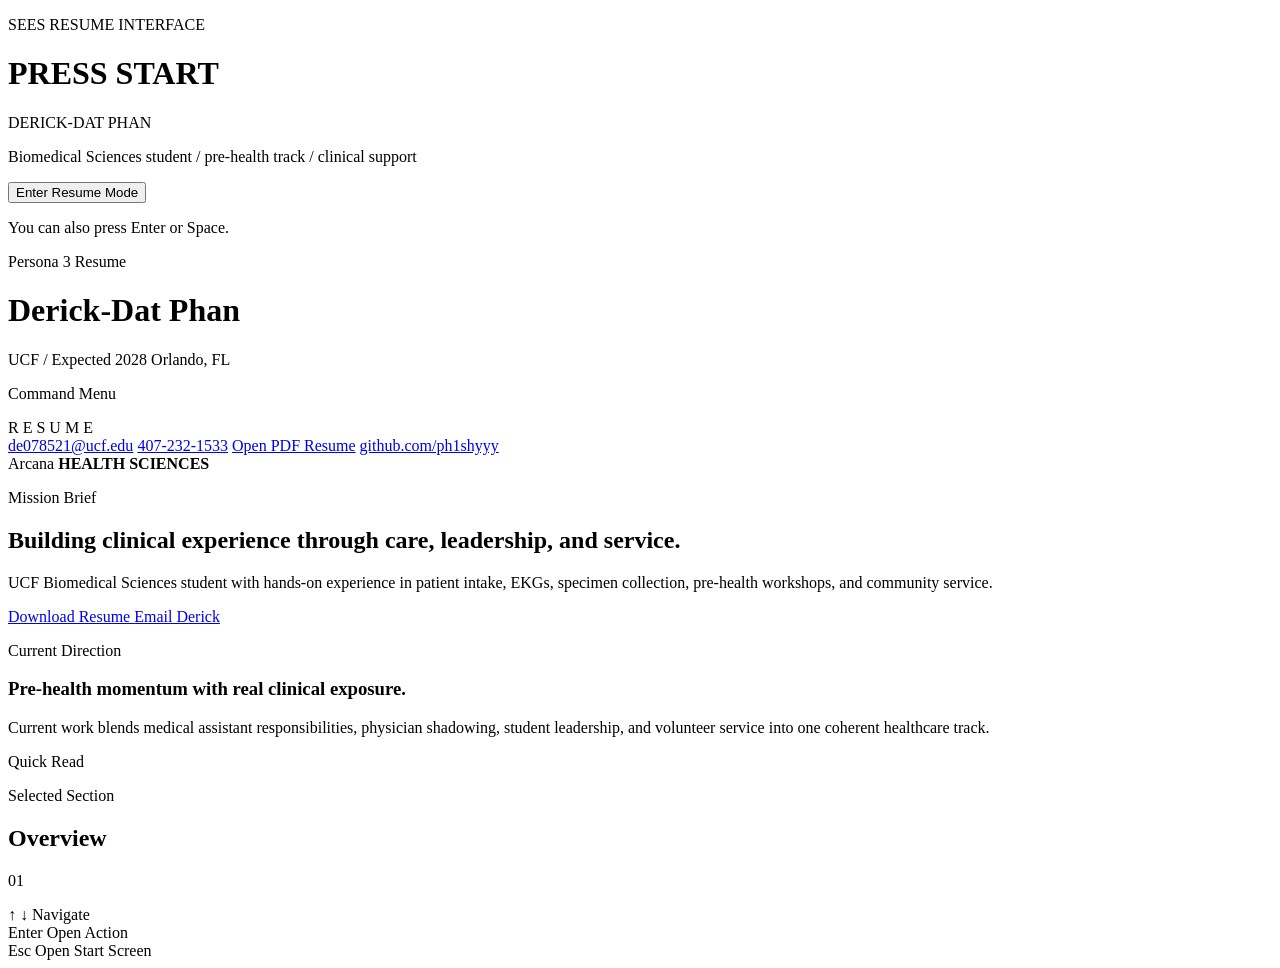
==== index.html @ e2682192 "Add site entrypoint to Persona3 repo" ====
<!doctype html>
<html lang="en">
  <head>
    <meta charset="UTF-8" />
    <meta name="viewport" content="width=device-width, initial-scale=1.0" />
    <meta
      name="description"
      content="Persona-inspired interactive resume for Derick-Dat Phan, a Biomedical Sciences student at the University of Central Florida."
    />
    <title>Persona 3 Resume | Derick-Dat Phan</title>
    <link rel="preconnect" href="https://fonts.googleapis.com" />
    <link rel="preconnect" href="https://fonts.gstatic.com" crossorigin />
    <link
      href="https://fonts.googleapis.com/css2?family=Anton&family=Bebas+Neue&family=Barlow+Condensed:wght@400;500;600;700&display=swap"
      rel="stylesheet"
    />
    <link rel="stylesheet" href="./styles.css" />
  </head>
  <body>
    <div class="scanlines" aria-hidden="true"></div>
    <div class="background-aura" aria-hidden="true">
      <span class="aura aura-one"></span>
      <span class="aura aura-two"></span>
      <span class="aura aura-three"></span>
      <span class="diagonal diagonal-one"></span>
      <span class="diagonal diagonal-two"></span>
    </div>

    <div class="start-overlay" id="startOverlay" role="dialog" aria-label="Launch resume interface">
      <div class="start-card">
        <p class="start-system">SEES RESUME INTERFACE</p>
        <h1>PRESS START</h1>
        <p class="start-name">DERICK-DAT PHAN</p>
        <p class="start-subtitle">Biomedical Sciences student / pre-health track / clinical support</p>
        <button class="start-button" id="startButton" type="button">Enter Resume Mode</button>
        <p class="start-hint">You can also press Enter or Space.</p>
      </div>
    </div>

    <main class="app-shell" id="appShell">
      <header class="topbar">
        <div>
          <p class="topbar-kicker">Persona 3 Resume</p>
          <h1 class="topbar-title">Derick-Dat Phan</h1>
        </div>
        <div class="topbar-status">
          <span>UCF / Expected 2028</span>
          <span>Orlando, FL</span>
        </div>
      </header>

      <section class="layout">
        <aside class="menu-panel">
          <div class="menu-brand">
            <p class="menu-label">Command Menu</p>
            <div class="menu-wordmark" aria-label="Resume">
              <span>R</span>
              <span>E</span>
              <span>S</span>
              <span>U</span>
              <span>M</span>
              <span>E</span>
            </div>
          </div>

          <nav class="menu-list" id="menuList" aria-label="Resume sections"></nav>

          <div class="menu-footer">
            <a href="mailto:de078521@ucf.edu">de078521@ucf.edu</a>
            <a href="tel:+14072321533">407-232-1533</a>
            <a href="./Derick-Phan-Resume.pdf" target="_blank" rel="noreferrer">Open PDF Resume</a>
            <a href="https://github.com/ph1shyyy" target="_blank" rel="noreferrer">github.com/ph1shyyy</a>
          </div>
        </aside>

        <section class="hero-panel">
          <div class="hero-card">
            <div class="hero-rank">
              <span class="hero-rank-label">Arcana</span>
              <strong id="heroRank">HEALTH SCIENCES</strong>
            </div>
            <p class="hero-eyebrow" id="heroEyebrow">Mission Brief</p>
            <h2 class="hero-title" id="heroTitle">Building clinical experience through care, leadership, and service.</h2>
            <p class="hero-copy" id="heroCopy">
              UCF Biomedical Sciences student with hands-on experience in patient intake, EKGs, specimen collection,
              pre-health workshops, and community service.
            </p>
            <div class="hero-actions">
              <a class="action action-primary" href="./Derick-Phan-Resume.pdf" target="_blank" rel="noreferrer">
                Download Resume
              </a>
              <a class="action action-secondary" href="mailto:de078521@ucf.edu">Email Derick</a>
            </div>
            <div class="stat-grid" id="statGrid" aria-label="Key stats"></div>
          </div>

          <div class="hero-side">
            <article class="signal-card">
              <p class="signal-label">Current Direction</p>
              <h3>Pre-health momentum with real clinical exposure.</h3>
              <p>
                Current work blends medical assistant responsibilities, physician shadowing, student leadership, and
                volunteer service into one coherent healthcare track.
              </p>
            </article>

            <article class="signal-card alternate">
              <p class="signal-label">Quick Read</p>
              <ul class="signal-list" id="quickFacts"></ul>
            </article>
          </div>
        </section>

        <section class="detail-panel">
          <div class="detail-frame">
            <div class="detail-heading">
              <div>
                <p class="detail-kicker" id="detailKicker">Selected Section</p>
                <h2 class="detail-title" id="detailTitle">Overview</h2>
              </div>
              <div class="detail-index" id="detailIndex">01</div>
            </div>

            <p class="detail-summary" id="detailSummary"></p>

            <div class="detail-tags" id="detailTags"></div>

            <div class="detail-list" id="detailList"></div>
          </div>
        </section>
      </section>

      <footer class="hud">
        <div class="hud-group">
          <span class="hud-key">↑ ↓</span>
          <span>Navigate</span>
        </div>
        <div class="hud-group">
          <span class="hud-key">Enter</span>
          <span>Open Action</span>
        </div>
        <div class="hud-group">
          <span class="hud-key">Esc</span>
          <span>Open Start Screen</span>
        </div>
      </footer>
    </main>

    <script src="./script.js"></script>
  </body>
</html>
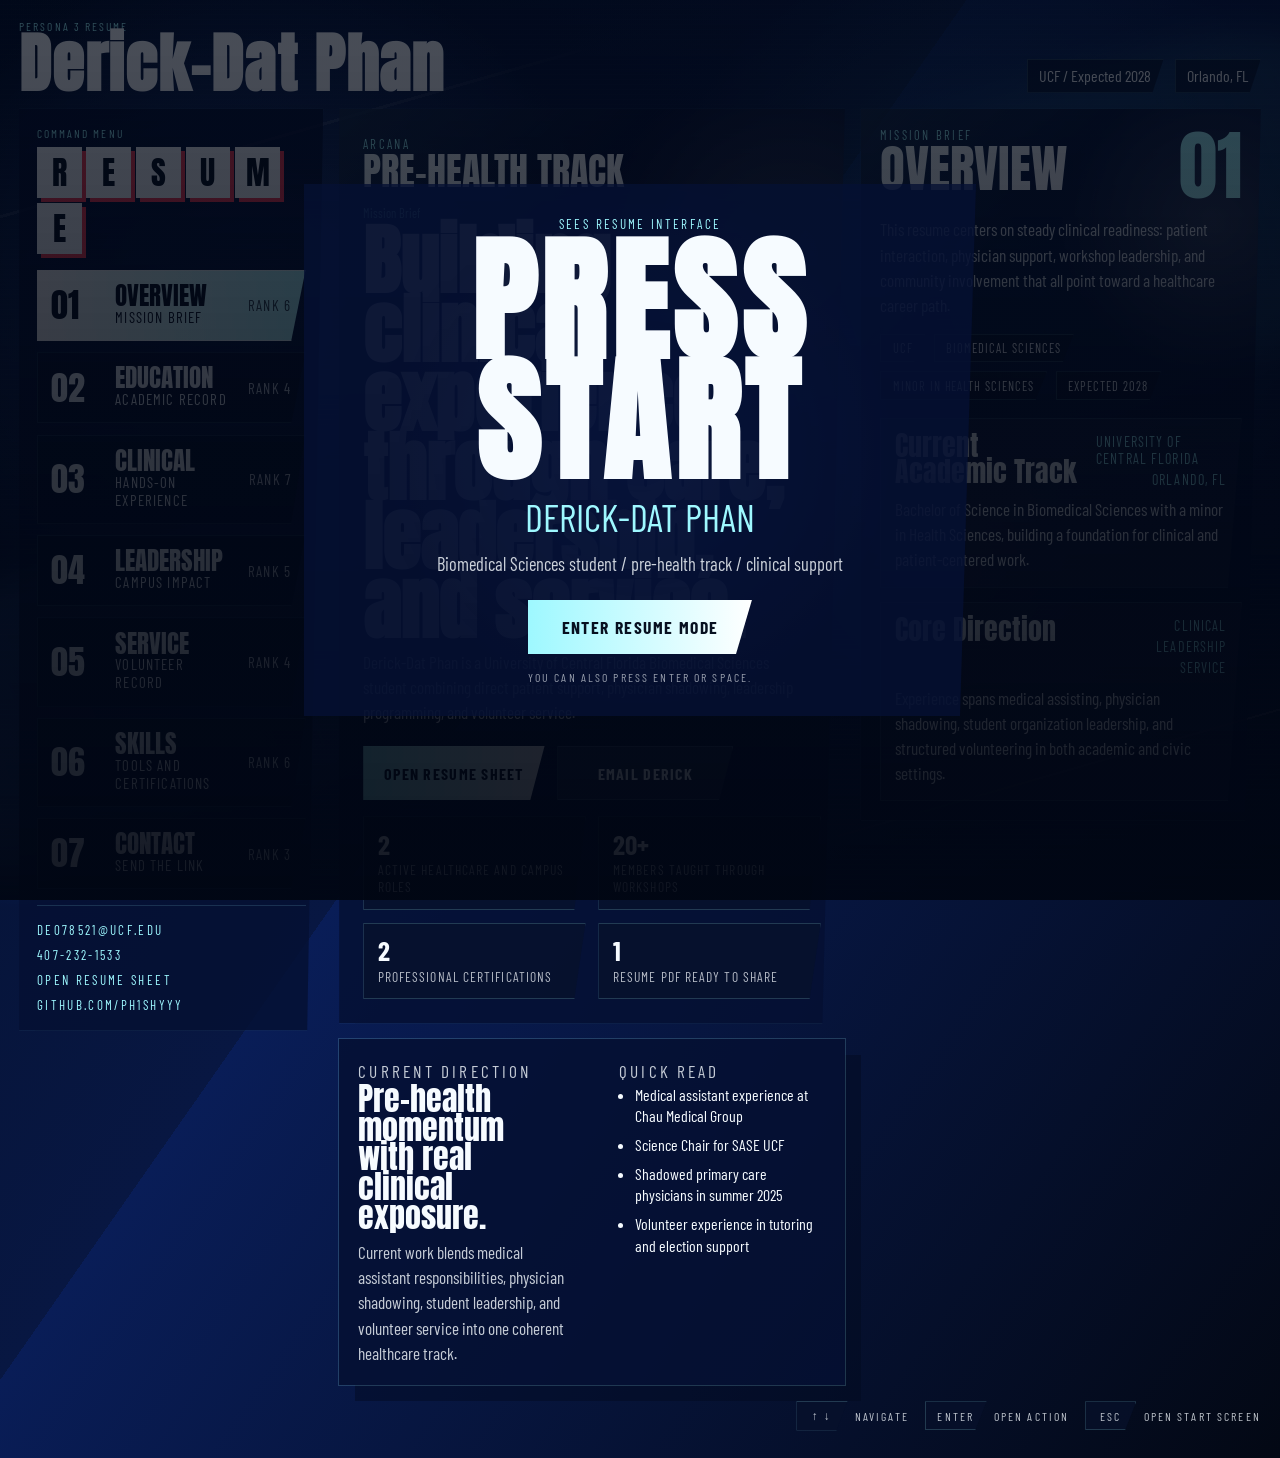
==== commit 82df1fb7: "Wire repo version to in-repo resume sheet" ====
--- a/index.html
+++ b/index.html
@@ -68,7 +68,7 @@
           <div class="menu-footer">
             <a href="mailto:de078521@ucf.edu">de078521@ucf.edu</a>
             <a href="tel:+14072321533">407-232-1533</a>
-            <a href="./Derick-Phan-Resume.pdf" target="_blank" rel="noreferrer">Open PDF Resume</a>
+            <a href="./resume.html">Open Resume Sheet</a>
             <a href="https://github.com/ph1shyyy" target="_blank" rel="noreferrer">github.com/ph1shyyy</a>
           </div>
         </aside>
@@ -86,8 +86,8 @@
               pre-health workshops, and community service.
             </p>
             <div class="hero-actions">
-              <a class="action action-primary" href="./Derick-Phan-Resume.pdf" target="_blank" rel="noreferrer">
-                Download Resume
+              <a class="action action-primary" href="./resume.html">
+                Open Resume Sheet
               </a>
               <a class="action action-secondary" href="mailto:de078521@ucf.edu">Email Derick</a>
             </div>
@@ -147,5 +147,6 @@
     </main>
 
     <script src="./script.js"></script>
+    <script src="./action-fix.js"></script>
   </body>
 </html>
--- a/styles.css
+++ b/styles.css
@@ -0,0 +1,722 @@
+:root {
+  --bg: #06112f;
+  --bg-deep: #020817;
+  --panel: rgba(6, 20, 62, 0.92);
+  --panel-bright: rgba(11, 30, 89, 0.94);
+  --cyan: #9ef8ff;
+  --white: #f6fbff;
+  --ink: #071020;
+  --accent-red: #f43b53;
+  --font-display: "Anton", "Bebas Neue", sans-serif;
+  --font-condensed: "Barlow Condensed", sans-serif;
+}
+
+*,
+*::before,
+*::after {
+  box-sizing: border-box;
+}
+
+html,
+body {
+  min-height: 100%;
+}
+
+body {
+  margin: 0;
+  min-width: 320px;
+  color: var(--white);
+  background:
+    radial-gradient(circle at 20% 22%, rgba(72, 134, 255, 0.38), transparent 24%),
+    radial-gradient(circle at 78% 18%, rgba(80, 215, 255, 0.18), transparent 22%),
+    linear-gradient(125deg, #03102d 0%, #081742 42%, #091d57 42%, #030814 100%);
+  font-family: var(--font-condensed);
+  overflow-x: hidden;
+}
+
+button,
+a {
+  font: inherit;
+}
+
+a {
+  color: inherit;
+  text-decoration: none;
+}
+
+.scanlines,
+.background-aura,
+.background-aura > * {
+  position: fixed;
+  inset: 0;
+  pointer-events: none;
+}
+
+.scanlines {
+  z-index: 1;
+  opacity: 0.2;
+  background-image: repeating-linear-gradient(
+    180deg,
+    transparent 0 4px,
+    rgba(255, 255, 255, 0.06) 4px 5px
+  );
+  mix-blend-mode: screen;
+}
+
+.background-aura {
+  z-index: 0;
+  overflow: hidden;
+}
+
+.aura {
+  display: block;
+  filter: blur(18px);
+  border-radius: 999px;
+  opacity: 0.8;
+}
+
+.aura-one {
+  inset: auto auto 8% -10%;
+  width: 36rem;
+  height: 18rem;
+  background: linear-gradient(90deg, rgba(82, 151, 255, 0.42), transparent);
+  transform: rotate(-18deg);
+}
+
+.aura-two {
+  inset: 8% -10% auto auto;
+  width: 38rem;
+  height: 20rem;
+  background: linear-gradient(90deg, transparent, rgba(98, 240, 255, 0.18));
+  transform: rotate(-16deg);
+}
+
+.aura-three {
+  inset: auto 12% 16% auto;
+  width: 24rem;
+  height: 24rem;
+  background: radial-gradient(circle, rgba(255, 255, 255, 0.16), transparent 58%);
+}
+
+.diagonal {
+  display: block;
+  background: linear-gradient(90deg, transparent, rgba(255, 255, 255, 0.16), transparent);
+}
+
+.diagonal-one {
+  inset: 18% auto auto -18%;
+  width: 65vw;
+  height: 3px;
+  transform: rotate(-16deg);
+}
+
+.diagonal-two {
+  inset: auto -18% 17% auto;
+  width: 56vw;
+  height: 2px;
+  transform: rotate(-16deg);
+}
+
+.start-overlay {
+  position: fixed;
+  inset: 0;
+  z-index: 30;
+  display: grid;
+  place-items: center;
+  padding: 1.5rem;
+  background:
+    radial-gradient(circle at center, rgba(22, 54, 145, 0.54), transparent 34%),
+    linear-gradient(180deg, rgba(1, 6, 18, 0.7), rgba(1, 6, 18, 0.92));
+  transition: opacity 320ms ease, visibility 320ms ease;
+}
+
+.start-overlay.is-hidden {
+  opacity: 0;
+  visibility: hidden;
+}
+
+.start-card,
+.menu-panel,
+.hero-card,
+.hero-side,
+.detail-frame {
+  position: relative;
+  background: rgba(5, 16, 50, 0.82);
+  box-shadow:
+    0 0 0 1px rgba(158, 248, 255, 0.18),
+    16px 16px 0 rgba(3, 10, 31, 0.44);
+}
+
+.start-card,
+.menu-panel,
+.detail-frame {
+  clip-path: polygon(0 0, 100% 0, calc(100% - 1rem) 100%, 0 100%);
+}
+
+.start-card {
+  width: min(42rem, 100%);
+  padding: 2rem;
+  text-align: center;
+}
+
+.start-system,
+.topbar-kicker,
+.menu-label,
+.detail-kicker,
+.signal-label,
+.hud-group,
+.menu-footer a,
+.start-hint {
+  letter-spacing: 0.18em;
+  text-transform: uppercase;
+}
+
+.start-system {
+  margin: 0 0 0.65rem;
+  font-size: 0.82rem;
+  color: var(--cyan);
+}
+
+.start-card h1 {
+  margin: 0;
+  font-family: var(--font-display);
+  font-size: clamp(4rem, 14vw, 8.5rem);
+  line-height: 0.88;
+  letter-spacing: 0.04em;
+}
+
+.start-name {
+  margin: 0.75rem 0 0;
+  font-size: clamp(1.4rem, 4vw, 2.4rem);
+  color: var(--cyan);
+}
+
+.start-subtitle {
+  max-width: 28rem;
+  margin: 0.8rem auto 1.4rem;
+  font-size: 1.15rem;
+  line-height: 1.35;
+  color: rgba(246, 251, 255, 0.82);
+}
+
+.start-button,
+.action {
+  display: inline-flex;
+  align-items: center;
+  justify-content: center;
+  min-height: 3.4rem;
+  padding: 0.9rem 1.3rem;
+  border: 0;
+  cursor: pointer;
+  transition: transform 180ms ease, filter 180ms ease;
+}
+
+.start-button {
+  min-width: 14rem;
+  color: var(--ink);
+  background: linear-gradient(90deg, var(--cyan), #ffffff);
+  clip-path: polygon(0 0, 100% 0, calc(100% - 1rem) 100%, 0 100%);
+  font-size: 1.1rem;
+  font-weight: 700;
+  text-transform: uppercase;
+  letter-spacing: 0.08em;
+}
+
+.start-button:hover,
+.start-button:focus-visible,
+.action:hover,
+.action:focus-visible,
+.menu-item:hover,
+.menu-item:focus-visible {
+  transform: translate(-4px, -4px);
+  filter: brightness(1.06);
+}
+
+.start-hint {
+  margin: 1rem 0 0;
+  font-size: 0.74rem;
+  color: rgba(246, 251, 255, 0.6);
+}
+
+.app-shell {
+  position: relative;
+  z-index: 2;
+  display: grid;
+  min-height: 100vh;
+  padding: 1.2rem;
+  gap: 1rem;
+}
+
+.topbar {
+  display: flex;
+  align-items: end;
+  justify-content: space-between;
+  gap: 1rem;
+}
+
+.topbar-kicker {
+  margin: 0 0 0.2rem;
+  font-size: 0.72rem;
+  color: var(--cyan);
+}
+
+.topbar-title {
+  margin: 0;
+  font-family: var(--font-display);
+  font-size: clamp(2.8rem, 5vw, 4.8rem);
+  line-height: 0.88;
+  letter-spacing: 0.02em;
+}
+
+.topbar-status {
+  display: flex;
+  flex-wrap: wrap;
+  gap: 0.7rem;
+}
+
+.topbar-status span,
+.detail-tags span,
+.stat-pill,
+.hud-key {
+  padding: 0.4rem 0.72rem;
+  background: rgba(7, 17, 44, 0.72);
+  clip-path: polygon(0 0, 100% 0, calc(100% - 0.7rem) 100%, 0 100%);
+  border: 1px solid rgba(158, 248, 255, 0.18);
+}
+
+.layout {
+  display: grid;
+  grid-template-columns: minmax(15rem, 19rem) minmax(0, 1fr) minmax(18rem, 25rem);
+  gap: 1rem;
+  align-items: start;
+}
+
+.menu-panel {
+  padding: 1.1rem;
+}
+
+.menu-brand {
+  margin-bottom: 1rem;
+}
+
+.menu-label {
+  margin: 0 0 0.4rem;
+  font-size: 0.72rem;
+  color: var(--cyan);
+}
+
+.menu-wordmark {
+  display: flex;
+  flex-wrap: wrap;
+  gap: 0.3rem;
+}
+
+.menu-wordmark span {
+  display: inline-flex;
+  align-items: center;
+  justify-content: center;
+  min-width: 2.8rem;
+  min-height: 3.2rem;
+  font-family: var(--font-display);
+  font-size: 2rem;
+  color: var(--ink);
+  background: var(--white);
+  box-shadow: 4px 4px 0 var(--accent-red);
+}
+
+.menu-list {
+  display: grid;
+  gap: 0.7rem;
+}
+
+.menu-item {
+  position: relative;
+  width: 100%;
+  display: grid;
+  grid-template-columns: 3.2rem 1fr auto;
+  gap: 0.8rem;
+  align-items: center;
+  padding: 0.95rem 0.9rem;
+  color: var(--white);
+  background: rgba(6, 16, 46, 0.88);
+  border: 0;
+  clip-path: polygon(0 0, 100% 0, calc(100% - 0.9rem) 100%, 0 100%);
+  cursor: pointer;
+  box-shadow: inset 0 0 0 1px rgba(158, 248, 255, 0.12);
+  text-align: left;
+}
+
+.menu-item.is-active {
+  color: var(--ink);
+  background: linear-gradient(90deg, #ffffff 0%, #b0f9ff 100%);
+  box-shadow:
+    inset 0 0 0 1px rgba(255, 255, 255, 0.72),
+    10px 10px 0 rgba(244, 59, 83, 0.58);
+}
+
+.menu-item-index,
+.detail-index {
+  font-family: var(--font-display);
+  line-height: 1;
+}
+
+.menu-item-index {
+  font-size: 2.15rem;
+}
+
+.menu-item-copy strong,
+.detail-title,
+.signal-card h3,
+.detail-entry h3,
+.hero-rank strong {
+  font-family: var(--font-display);
+  font-weight: 400;
+}
+
+.menu-item-copy {
+  display: grid;
+}
+
+.menu-item-copy strong {
+  font-size: 1.55rem;
+  line-height: 0.92;
+}
+
+.menu-item-copy small,
+.menu-item-rank {
+  font-size: 0.92rem;
+  letter-spacing: 0.08em;
+  text-transform: uppercase;
+}
+
+.menu-item-rank {
+  opacity: 0.78;
+}
+
+.menu-footer {
+  display: grid;
+  gap: 0.55rem;
+  margin-top: 1rem;
+  padding-top: 1rem;
+  border-top: 1px solid rgba(158, 248, 255, 0.14);
+}
+
+.menu-footer a {
+  color: var(--cyan);
+  font-size: 0.82rem;
+}
+
+.hero-panel {
+  display: grid;
+  gap: 1rem;
+}
+
+.hero-card {
+  min-height: 30rem;
+  padding: 1.5rem;
+  overflow: hidden;
+  clip-path: polygon(0 0, 100% 0, calc(100% - 1.4rem) 100%, 0 100%);
+}
+
+.hero-card::before,
+.detail-frame::before {
+  content: "";
+  position: absolute;
+  inset: 0;
+  background:
+    linear-gradient(135deg, rgba(158, 248, 255, 0.1), transparent 24%),
+    radial-gradient(circle at 88% 16%, rgba(255, 255, 255, 0.16), transparent 22%);
+  pointer-events: none;
+}
+
+.hero-rank {
+  display: inline-grid;
+  gap: 0.15rem;
+  margin-bottom: 1.1rem;
+}
+
+.hero-rank-label {
+  font-size: 0.8rem;
+  letter-spacing: 0.18em;
+  text-transform: uppercase;
+  color: var(--cyan);
+}
+
+.hero-rank strong {
+  font-size: clamp(1.9rem, 3vw, 3rem);
+  line-height: 0.9;
+}
+
+.hero-eyebrow,
+.detail-kicker {
+  margin: 0;
+  font-size: 0.78rem;
+  color: var(--cyan);
+}
+
+.hero-title {
+  max-width: 12ch;
+  margin: 0.35rem 0 0.6rem;
+  font-family: var(--font-display);
+  font-size: clamp(3rem, 6vw, 5.8rem);
+  line-height: 0.9;
+}
+
+.hero-copy,
+.detail-summary,
+.signal-card p,
+.detail-entry p,
+.detail-entry li {
+  font-size: 1.08rem;
+  line-height: 1.45;
+}
+
+.hero-copy {
+  max-width: 54ch;
+  margin: 0;
+  color: rgba(246, 251, 255, 0.88);
+}
+
+.hero-actions {
+  display: flex;
+  flex-wrap: wrap;
+  gap: 0.8rem;
+  margin: 1.3rem 0 1rem;
+}
+
+.action {
+  min-width: 11rem;
+  clip-path: polygon(0 0, 100% 0, calc(100% - 0.9rem) 100%, 0 100%);
+  font-size: 1rem;
+  font-weight: 700;
+  text-transform: uppercase;
+  letter-spacing: 0.08em;
+}
+
+.action-primary {
+  color: var(--ink);
+  background: linear-gradient(90deg, var(--cyan), #ffffff);
+}
+
+.action-secondary {
+  color: var(--white);
+  background: rgba(255, 255, 255, 0.08);
+  box-shadow: inset 0 0 0 1px rgba(158, 248, 255, 0.18);
+}
+
+.stat-grid {
+  display: grid;
+  grid-template-columns: repeat(2, minmax(0, 1fr));
+  gap: 0.8rem;
+}
+
+.stat-pill {
+  display: grid;
+  gap: 0.2rem;
+  padding: 0.85rem;
+}
+
+.stat-pill strong {
+  font-size: 1.7rem;
+  line-height: 1;
+}
+
+.stat-pill span {
+  font-size: 0.85rem;
+  text-transform: uppercase;
+  letter-spacing: 0.08em;
+  color: rgba(246, 251, 255, 0.72);
+}
+
+.hero-side {
+  display: grid;
+  grid-template-columns: repeat(2, minmax(0, 1fr));
+  gap: 1rem;
+}
+
+.signal-card {
+  padding: 1.2rem;
+  min-height: 12rem;
+  clip-path: polygon(0 0, 100% 0, calc(100% - 1rem) 100%, 0 100%);
+}
+
+.signal-card h3 {
+  margin: 0 0 0.6rem;
+  font-size: 2rem;
+  line-height: 0.92;
+}
+
+.signal-card p {
+  margin: 0;
+  color: rgba(246, 251, 255, 0.8);
+}
+
+.signal-list {
+  margin: 0;
+  padding-left: 1rem;
+  display: grid;
+  gap: 0.45rem;
+}
+
+.signal-list li {
+  font-size: 1rem;
+  line-height: 1.35;
+}
+
+.detail-frame {
+  min-height: 100%;
+  padding: 1.2rem;
+}
+
+.detail-heading {
+  display: flex;
+  align-items: start;
+  justify-content: space-between;
+  gap: 1rem;
+  margin-bottom: 0.8rem;
+}
+
+.detail-title {
+  margin: 0.2rem 0 0;
+  font-size: clamp(2.1rem, 4vw, 3.6rem);
+  line-height: 0.92;
+}
+
+.detail-index {
+  font-size: clamp(3rem, 6vw, 5rem);
+  color: var(--cyan);
+}
+
+.detail-summary {
+  margin: 0;
+  color: rgba(246, 251, 255, 0.86);
+}
+
+.detail-tags {
+  display: flex;
+  flex-wrap: wrap;
+  gap: 0.55rem;
+  margin: 1rem 0 1.1rem;
+}
+
+.detail-tags span {
+  font-size: 0.78rem;
+  letter-spacing: 0.08em;
+  text-transform: uppercase;
+}
+
+.detail-list {
+  display: grid;
+  gap: 0.9rem;
+}
+
+.detail-entry {
+  padding: 0.95rem;
+  background: rgba(255, 255, 255, 0.04);
+  clip-path: polygon(0 0, 100% 0, calc(100% - 0.85rem) 100%, 0 100%);
+  box-shadow: inset 0 0 0 1px rgba(158, 248, 255, 0.12);
+}
+
+.detail-entry-header {
+  display: flex;
+  align-items: start;
+  justify-content: space-between;
+  gap: 1rem;
+}
+
+.detail-entry h3 {
+  margin: 0;
+  font-size: 1.75rem;
+  line-height: 0.92;
+}
+
+.detail-entry-meta {
+  display: flex;
+  flex-direction: column;
+  align-items: end;
+  gap: 0.25rem;
+  font-size: 0.88rem;
+  text-transform: uppercase;
+  letter-spacing: 0.08em;
+  color: var(--cyan);
+}
+
+.detail-entry p {
+  margin: 0.6rem 0 0;
+}
+
+.detail-entry ul {
+  margin: 0.7rem 0 0;
+  padding-left: 1rem;
+  display: grid;
+  gap: 0.45rem;
+}
+
+.hud {
+  display: flex;
+  flex-wrap: wrap;
+  gap: 1rem;
+  justify-content: end;
+  padding-bottom: 0.5rem;
+}
+
+.hud-group {
+  display: inline-flex;
+  align-items: center;
+  gap: 0.45rem;
+  font-size: 0.74rem;
+  color: rgba(246, 251, 255, 0.76);
+}
+
+.hud-key {
+  display: inline-flex;
+  align-items: center;
+  justify-content: center;
+  min-width: 3.2rem;
+}
+
+@media (max-width: 1180px) {
+  .layout {
+    grid-template-columns: 1fr;
+  }
+
+  .hero-side {
+    grid-template-columns: 1fr;
+  }
+}
+
+@media (max-width: 760px) {
+  .app-shell {
+    padding: 0.9rem;
+  }
+
+  .topbar {
+    flex-direction: column;
+    align-items: start;
+  }
+
+  .menu-item {
+    grid-template-columns: 2.8rem 1fr;
+  }
+
+  .menu-item-rank {
+    display: none;
+  }
+
+  .hero-title {
+    max-width: 100%;
+    font-size: clamp(2.5rem, 12vw, 4rem);
+  }
+
+  .detail-entry-header {
+    flex-direction: column;
+  }
+
+  .detail-entry-meta {
+    align-items: start;
+  }
+
+  .hud {
+    justify-content: start;
+  }
+}
